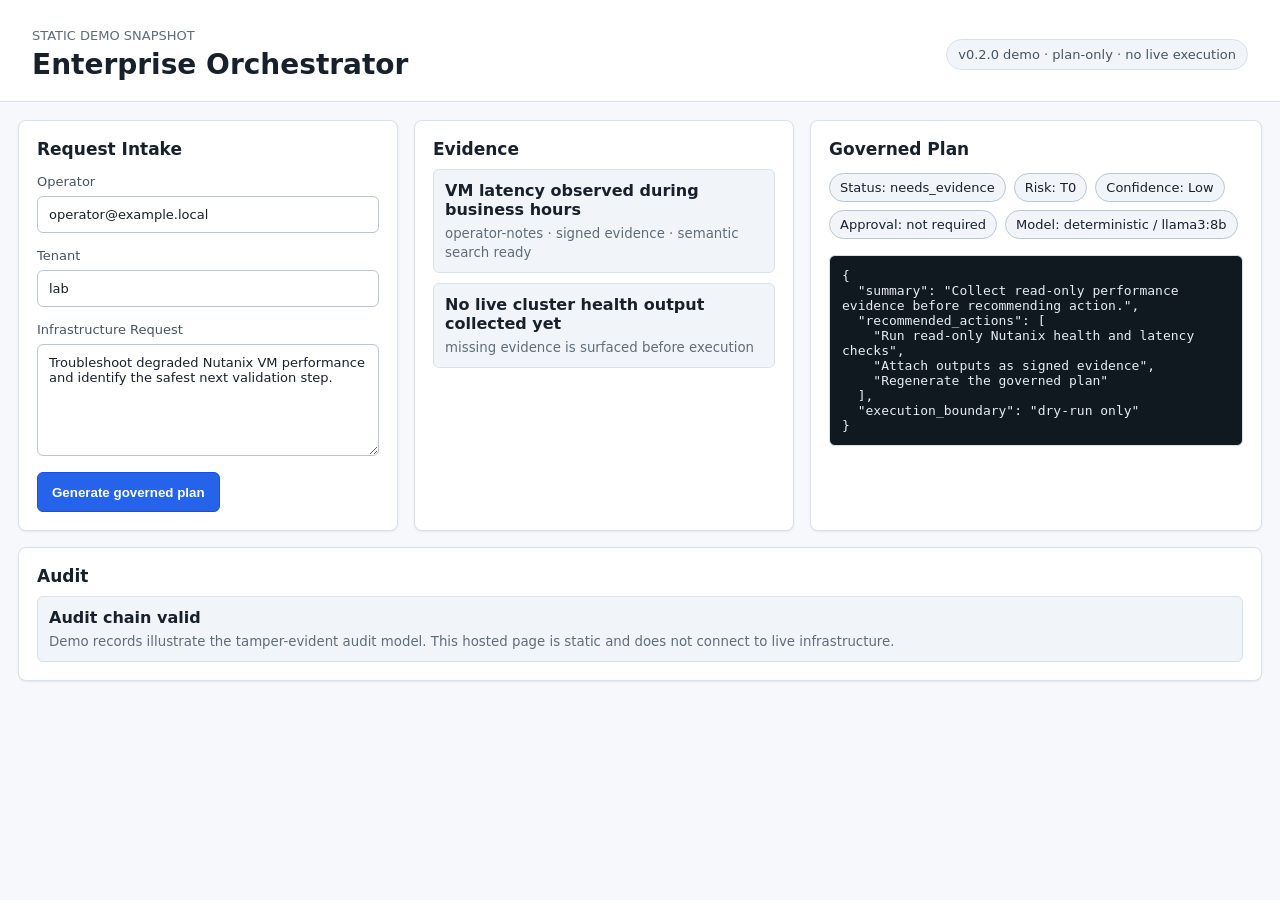
==== docs/demo/index.html @ fb207d03 "Implement phase 10-15 maturity increment" ====
<!doctype html>
<html lang="en">
  <head>
    <meta charset="utf-8" />
    <meta name="viewport" content="width=device-width, initial-scale=1" />
    <title>Enterprise Orchestrator Appliance Demo</title>
    <style>
      :root {
        color-scheme: light;
        font-family: Inter, ui-sans-serif, system-ui, -apple-system, BlinkMacSystemFont, "Segoe UI", sans-serif;
        background: #f6f8fb;
        color: #18212b;
      }

      * {
        box-sizing: border-box;
      }

      body {
        margin: 0;
        min-width: 320px;
        background: #f6f8fb;
      }

      header {
        display: flex;
        align-items: center;
        justify-content: space-between;
        gap: 24px;
        padding: 28px 32px 20px;
        border-bottom: 1px solid #d8e1ea;
        background: #ffffff;
      }

      .eyebrow {
        margin: 0 0 6px;
        color: #5e6d7a;
        font-size: 13px;
        text-transform: uppercase;
      }

      h1,
      h2 {
        margin: 0;
        letter-spacing: 0;
      }

      h1 {
        font-size: 28px;
        line-height: 1.15;
      }

      h2 {
        font-size: 17px;
      }

      .status {
        border: 1px solid #d8e1ea;
        border-radius: 999px;
        padding: 7px 11px;
        color: #465563;
        background: #f1f5f9;
        font-size: 13px;
      }

      .layout {
        display: grid;
        grid-template-columns: minmax(280px, 380px) minmax(280px, 380px) minmax(360px, 1fr);
        gap: 16px;
        padding: 18px;
      }

      .panel {
        min-width: 0;
        border: 1px solid #d8e1ea;
        border-radius: 8px;
        padding: 18px;
        background: #ffffff;
        box-shadow: 0 1px 2px rgb(24 33 43 / 8%);
      }

      .audit {
        grid-column: 1 / -1;
      }

      label {
        display: grid;
        gap: 7px;
        margin-top: 15px;
        color: #465563;
        font-size: 13px;
      }

      input,
      textarea {
        width: 100%;
        border: 1px solid #b9c7d4;
        border-radius: 6px;
        padding: 10px 11px;
        background: #ffffff;
        color: #18212b;
        font: inherit;
      }

      button {
        min-height: 40px;
        border: 1px solid #1d4ed8;
        border-radius: 6px;
        padding: 0 14px;
        margin-top: 16px;
        background: #2563eb;
        color: #ffffff;
        font-weight: 650;
      }

      .pillRow {
        display: flex;
        flex-wrap: wrap;
        gap: 8px;
        margin-top: 14px;
      }

      .pill {
        border: 1px solid #b9c7d4;
        border-radius: 999px;
        padding: 6px 10px;
        background: #f1f5f9;
        font-size: 13px;
      }

      .item {
        border: 1px solid #d8e1ea;
        border-radius: 6px;
        padding: 11px;
        margin-top: 10px;
        background: #f1f5f9;
      }

      .item strong {
        display: block;
        margin-bottom: 4px;
      }

      .item small {
        color: #5e6d7a;
      }

      pre {
        max-height: 420px;
        overflow: auto;
        margin: 16px 0 0;
        border: 1px solid #d8e1ea;
        border-radius: 6px;
        padding: 12px;
        background: #101820;
        color: #e5edf5;
        white-space: pre-wrap;
      }

      @media (max-width: 1100px) {
        .layout {
          grid-template-columns: 1fr 1fr;
        }

        .audit,
        .plan {
          grid-column: 1 / -1;
        }
      }

      @media (max-width: 720px) {
        header {
          align-items: flex-start;
          flex-direction: column;
          padding-left: 14px;
          padding-right: 14px;
        }

        .layout {
          grid-template-columns: 1fr;
          padding-left: 14px;
          padding-right: 14px;
        }
      }
    </style>
  </head>
  <body>
    <header>
      <div>
        <p class="eyebrow">Static demo snapshot</p>
        <h1>Enterprise Orchestrator</h1>
      </div>
      <div class="status">v0.2.0 demo · plan-only · no live execution</div>
    </header>

    <main class="layout">
      <section class="panel">
        <h2>Request Intake</h2>
        <label>
          Operator
          <input value="operator@example.local" readonly />
        </label>
        <label>
          Tenant
          <input value="lab" readonly />
        </label>
        <label>
          Infrastructure Request
          <textarea rows="6" readonly>Troubleshoot degraded Nutanix VM performance and identify the safest next validation step.</textarea>
        </label>
        <button type="button">Generate governed plan</button>
      </section>

      <section class="panel">
        <h2>Evidence</h2>
        <div class="item">
          <strong>VM latency observed during business hours</strong>
          <small>operator-notes · signed evidence · semantic search ready</small>
        </div>
        <div class="item">
          <strong>No live cluster health output collected yet</strong>
          <small>missing evidence is surfaced before execution</small>
        </div>
      </section>

      <section class="panel plan">
        <h2>Governed Plan</h2>
        <div class="pillRow">
          <span class="pill">Status: needs_evidence</span>
          <span class="pill">Risk: T0</span>
          <span class="pill">Confidence: Low</span>
          <span class="pill">Approval: not required</span>
          <span class="pill">Model: deterministic / llama3:8b</span>
        </div>
        <pre>{
  "summary": "Collect read-only performance evidence before recommending action.",
  "recommended_actions": [
    "Run read-only Nutanix health and latency checks",
    "Attach outputs as signed evidence",
    "Regenerate the governed plan"
  ],
  "execution_boundary": "dry-run only"
}</pre>
      </section>

      <section class="panel audit">
        <h2>Audit</h2>
        <div class="item">
          <strong>Audit chain valid</strong>
          <small>Demo records illustrate the tamper-evident audit model. This hosted page is static and does not connect to live infrastructure.</small>
        </div>
      </section>
    </main>
  </body>
</html>
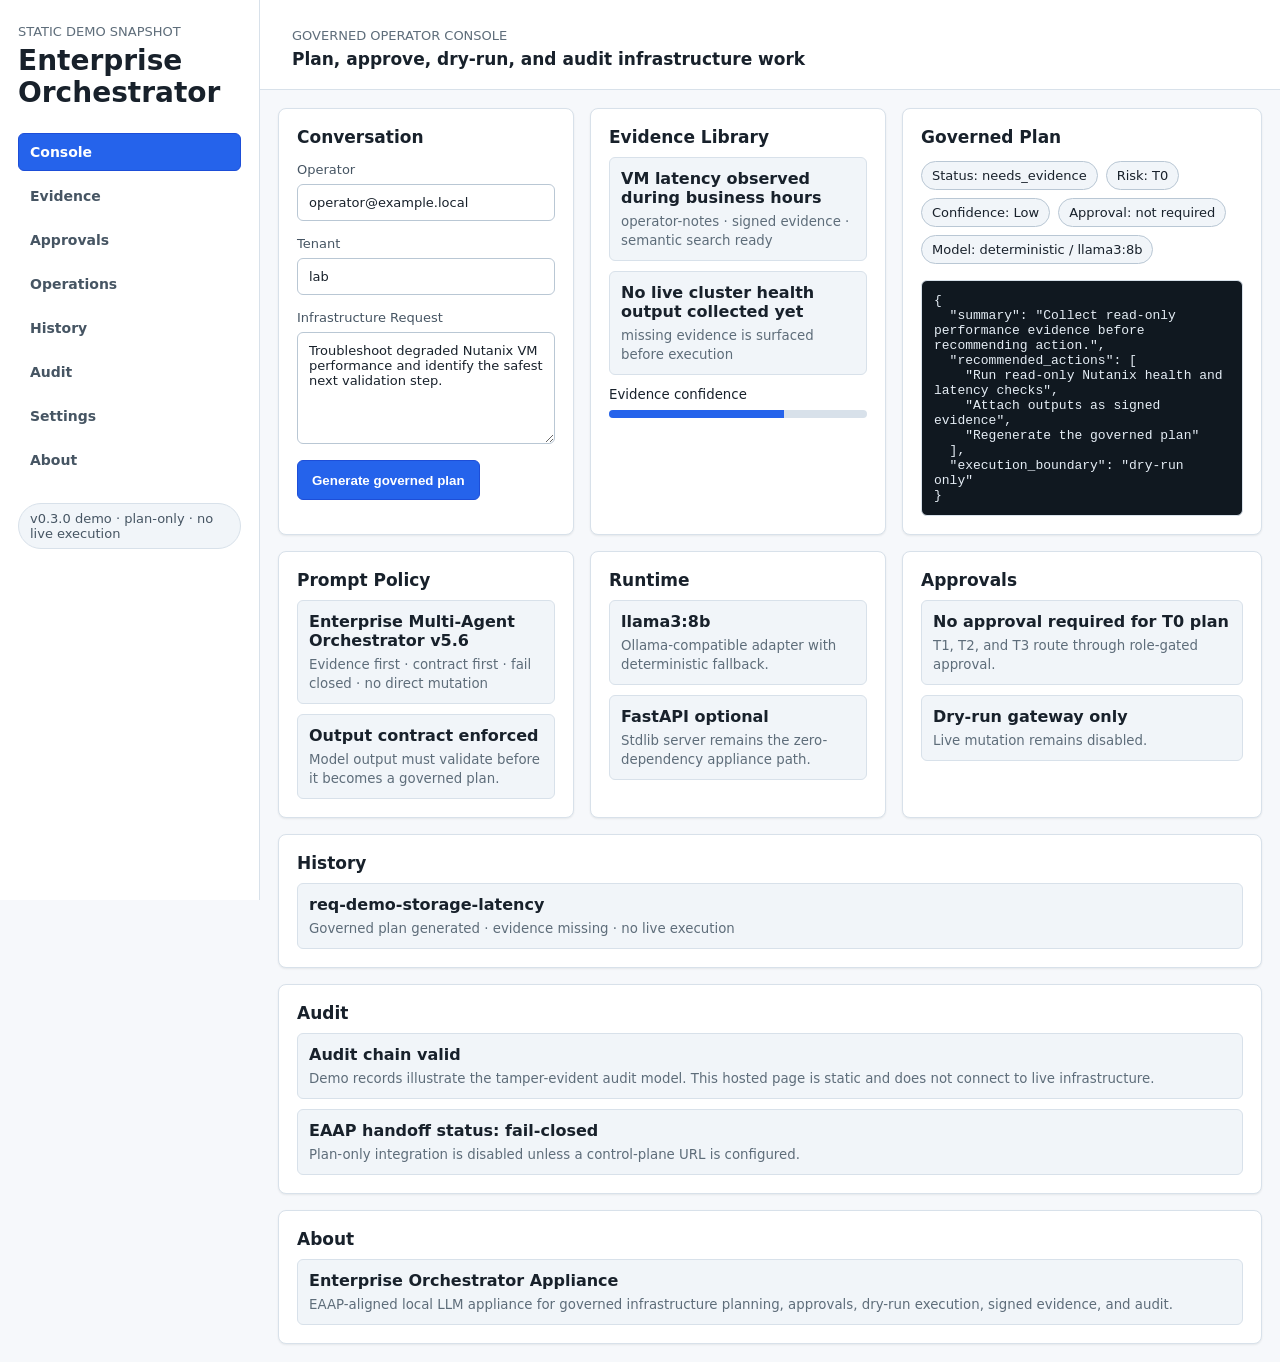
==== commit e707af1e: "Implement governed console maturity increment" ====
--- a/docs/demo/index.html
+++ b/docs/demo/index.html
@@ -63,6 +63,49 @@
         font-size: 13px;
       }
 
+      .appShell {
+        display: grid;
+        grid-template-columns: 260px minmax(0, 1fr);
+        min-height: 100vh;
+      }
+
+      .sidebar {
+        position: sticky;
+        top: 0;
+        display: flex;
+        flex-direction: column;
+        gap: 24px;
+        height: 100vh;
+        padding: 24px 18px;
+        border-right: 1px solid #d8e1ea;
+        background: #ffffff;
+      }
+
+      .sideNav {
+        display: grid;
+        gap: 6px;
+      }
+
+      .sideNav a {
+        border: 1px solid transparent;
+        border-radius: 6px;
+        padding: 10px 11px;
+        color: #465563;
+        font-size: 14px;
+        font-weight: 650;
+        text-decoration: none;
+      }
+
+      .sideNav a:first-child {
+        border-color: #1d4ed8;
+        background: #2563eb;
+        color: #ffffff;
+      }
+
+      .contentShell {
+        min-width: 0;
+      }
+
       .layout {
         display: grid;
         grid-template-columns: minmax(280px, 380px) minmax(280px, 380px) minmax(360px, 1fr);
@@ -79,6 +122,7 @@
         box-shadow: 0 1px 2px rgb(24 33 43 / 8%);
       }
 
+      .wide,
       .audit {
         grid-column: 1 / -1;
       }
@@ -143,6 +187,26 @@
 
       .item small {
         color: #5e6d7a;
+      }
+
+      .meter {
+        display: grid;
+        gap: 8px;
+        margin-top: 12px;
+      }
+
+      .bar {
+        height: 8px;
+        overflow: hidden;
+        border-radius: 999px;
+        background: #d8e1ea;
+      }
+
+      .bar span {
+        display: block;
+        width: 68%;
+        height: 100%;
+        background: #2563eb;
       }
 
       pre {
@@ -158,17 +222,37 @@
       }
 
       @media (max-width: 1100px) {
+        .appShell {
+          grid-template-columns: 220px minmax(0, 1fr);
+        }
+
         .layout {
           grid-template-columns: 1fr 1fr;
         }
 
         .audit,
+        .wide,
         .plan {
           grid-column: 1 / -1;
         }
       }
 
       @media (max-width: 720px) {
+        .appShell {
+          display: block;
+        }
+
+        .sidebar {
+          position: static;
+          height: auto;
+          border-right: 0;
+          border-bottom: 1px solid #d8e1ea;
+        }
+
+        .sideNav {
+          grid-template-columns: 1fr 1fr;
+        }
+
         header {
           align-items: flex-start;
           flex-direction: column;
@@ -185,17 +269,36 @@
     </style>
   </head>
   <body>
-    <header>
-      <div>
-        <p class="eyebrow">Static demo snapshot</p>
-        <h1>Enterprise Orchestrator</h1>
-      </div>
-      <div class="status">v0.2.0 demo · plan-only · no live execution</div>
-    </header>
-
-    <main class="layout">
-      <section class="panel">
-        <h2>Request Intake</h2>
+    <div class="appShell">
+      <aside class="sidebar" aria-label="Demo navigation">
+        <div>
+          <p class="eyebrow">Static demo snapshot</p>
+          <h1>Enterprise Orchestrator</h1>
+        </div>
+        <nav class="sideNav">
+          <a href="#console">Console</a>
+          <a href="#evidence">Evidence</a>
+          <a href="#approvals">Approvals</a>
+          <a href="#operations">Operations</a>
+          <a href="#history">History</a>
+          <a href="#audit">Audit</a>
+          <a href="#settings">Settings</a>
+          <a href="#about">About</a>
+        </nav>
+        <div class="status">v0.3.0 demo · plan-only · no live execution</div>
+      </aside>
+
+      <div class="contentShell">
+        <header>
+          <div>
+            <p class="eyebrow">Governed operator console</p>
+            <h2>Plan, approve, dry-run, and audit infrastructure work</h2>
+          </div>
+        </header>
+
+        <main class="layout">
+      <section class="panel" id="console">
+        <h2>Conversation</h2>
         <label>
           Operator
           <input value="operator@example.local" readonly />
@@ -211,8 +314,8 @@
         <button type="button">Generate governed plan</button>
       </section>
 
-      <section class="panel">
-        <h2>Evidence</h2>
+      <section class="panel" id="evidence">
+        <h2>Evidence Library</h2>
         <div class="item">
           <strong>VM latency observed during business hours</strong>
           <small>operator-notes · signed evidence · semantic search ready</small>
@@ -221,9 +324,13 @@
           <strong>No live cluster health output collected yet</strong>
           <small>missing evidence is surfaced before execution</small>
         </div>
-      </section>
-
-      <section class="panel plan">
+        <div class="meter">
+          <small>Evidence confidence</small>
+          <div class="bar"><span></span></div>
+        </div>
+      </section>
+
+      <section class="panel plan" id="operations">
         <h2>Governed Plan</h2>
         <div class="pillRow">
           <span class="pill">Status: needs_evidence</span>
@@ -243,13 +350,70 @@
 }</pre>
       </section>
 
-      <section class="panel audit">
+      <section class="panel" id="settings">
+        <h2>Prompt Policy</h2>
+        <div class="item">
+          <strong>Enterprise Multi-Agent Orchestrator v5.6</strong>
+          <small>Evidence first · contract first · fail closed · no direct mutation</small>
+        </div>
+        <div class="item">
+          <strong>Output contract enforced</strong>
+          <small>Model output must validate before it becomes a governed plan.</small>
+        </div>
+      </section>
+
+      <section class="panel">
+        <h2>Runtime</h2>
+        <div class="item">
+          <strong>llama3:8b</strong>
+          <small>Ollama-compatible adapter with deterministic fallback.</small>
+        </div>
+        <div class="item">
+          <strong>FastAPI optional</strong>
+          <small>Stdlib server remains the zero-dependency appliance path.</small>
+        </div>
+      </section>
+
+      <section class="panel" id="approvals">
+        <h2>Approvals</h2>
+        <div class="item">
+          <strong>No approval required for T0 plan</strong>
+          <small>T1, T2, and T3 route through role-gated approval.</small>
+        </div>
+        <div class="item">
+          <strong>Dry-run gateway only</strong>
+          <small>Live mutation remains disabled.</small>
+        </div>
+      </section>
+
+      <section class="panel wide" id="history">
+        <h2>History</h2>
+        <div class="item">
+          <strong>req-demo-storage-latency</strong>
+          <small>Governed plan generated · evidence missing · no live execution</small>
+        </div>
+      </section>
+
+      <section class="panel audit" id="audit">
         <h2>Audit</h2>
         <div class="item">
           <strong>Audit chain valid</strong>
           <small>Demo records illustrate the tamper-evident audit model. This hosted page is static and does not connect to live infrastructure.</small>
         </div>
-      </section>
-    </main>
+        <div class="item">
+          <strong>EAAP handoff status: fail-closed</strong>
+          <small>Plan-only integration is disabled unless a control-plane URL is configured.</small>
+        </div>
+      </section>
+      <section class="panel wide" id="about">
+        <h2>About</h2>
+        <div class="item">
+          <strong>Enterprise Orchestrator Appliance</strong>
+          <small>EAAP-aligned local LLM appliance for governed infrastructure planning, approvals, dry-run execution, signed evidence, and audit.</small>
+        </div>
+      </section>
+        </main>
+      </div>
+    </div>
   </body>
 </html>
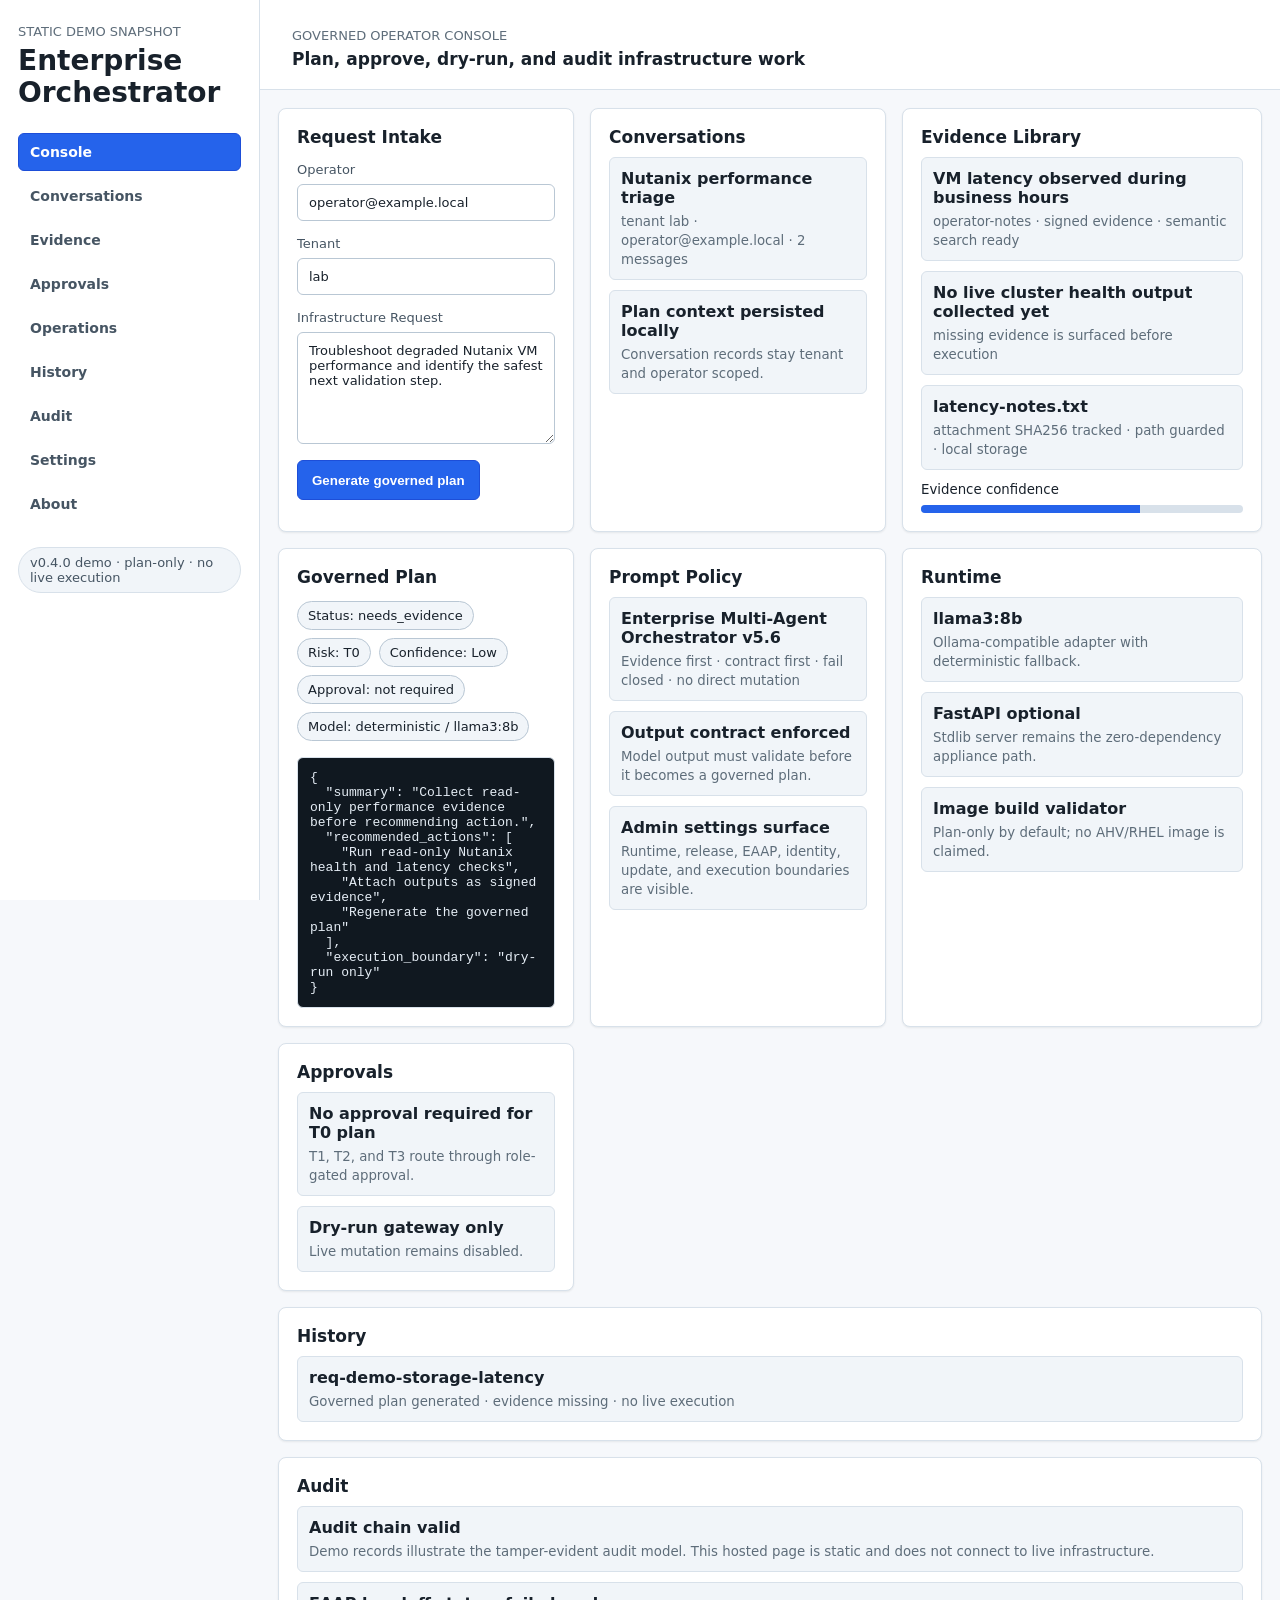
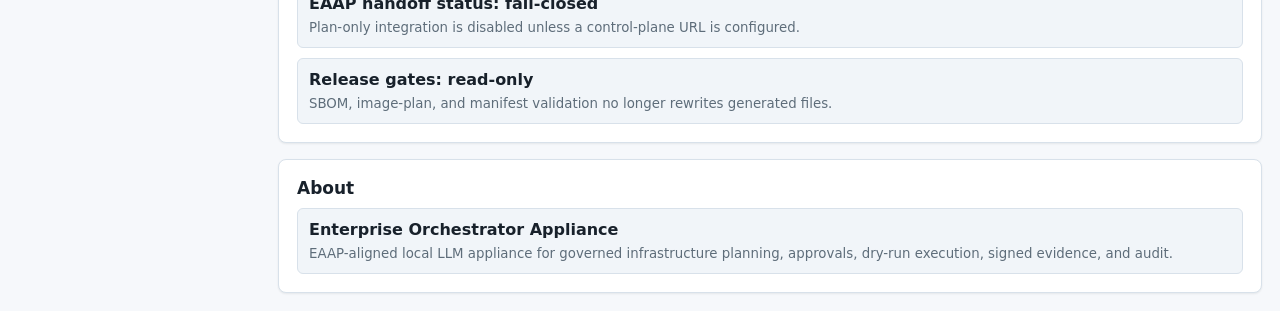
==== commit 43a05c41: "Implement phases 22-28 appliance maturity" ====
--- a/docs/demo/index.html
+++ b/docs/demo/index.html
@@ -277,6 +277,7 @@
         </div>
         <nav class="sideNav">
           <a href="#console">Console</a>
+          <a href="#conversations">Conversations</a>
           <a href="#evidence">Evidence</a>
           <a href="#approvals">Approvals</a>
           <a href="#operations">Operations</a>
@@ -285,7 +286,7 @@
           <a href="#settings">Settings</a>
           <a href="#about">About</a>
         </nav>
-        <div class="status">v0.3.0 demo · plan-only · no live execution</div>
+        <div class="status">v0.4.0 demo · plan-only · no live execution</div>
       </aside>
 
       <div class="contentShell">
@@ -298,7 +299,7 @@
 
         <main class="layout">
       <section class="panel" id="console">
-        <h2>Conversation</h2>
+        <h2>Request Intake</h2>
         <label>
           Operator
           <input value="operator@example.local" readonly />
@@ -314,6 +315,18 @@
         <button type="button">Generate governed plan</button>
       </section>
 
+      <section class="panel" id="conversations">
+        <h2>Conversations</h2>
+        <div class="item">
+          <strong>Nutanix performance triage</strong>
+          <small>tenant lab · operator@example.local · 2 messages</small>
+        </div>
+        <div class="item">
+          <strong>Plan context persisted locally</strong>
+          <small>Conversation records stay tenant and operator scoped.</small>
+        </div>
+      </section>
+
       <section class="panel" id="evidence">
         <h2>Evidence Library</h2>
         <div class="item">
@@ -323,6 +336,10 @@
         <div class="item">
           <strong>No live cluster health output collected yet</strong>
           <small>missing evidence is surfaced before execution</small>
+        </div>
+        <div class="item">
+          <strong>latency-notes.txt</strong>
+          <small>attachment SHA256 tracked · path guarded · local storage</small>
         </div>
         <div class="meter">
           <small>Evidence confidence</small>
@@ -360,6 +377,10 @@
           <strong>Output contract enforced</strong>
           <small>Model output must validate before it becomes a governed plan.</small>
         </div>
+        <div class="item">
+          <strong>Admin settings surface</strong>
+          <small>Runtime, release, EAAP, identity, update, and execution boundaries are visible.</small>
+        </div>
       </section>
 
       <section class="panel">
@@ -372,6 +393,10 @@
           <strong>FastAPI optional</strong>
           <small>Stdlib server remains the zero-dependency appliance path.</small>
         </div>
+        <div class="item">
+          <strong>Image build validator</strong>
+          <small>Plan-only by default; no AHV/RHEL image is claimed.</small>
+        </div>
       </section>
 
       <section class="panel" id="approvals">
@@ -403,6 +428,10 @@
         <div class="item">
           <strong>EAAP handoff status: fail-closed</strong>
           <small>Plan-only integration is disabled unless a control-plane URL is configured.</small>
+        </div>
+        <div class="item">
+          <strong>Release gates: read-only</strong>
+          <small>SBOM, image-plan, and manifest validation no longer rewrites generated files.</small>
         </div>
       </section>
       <section class="panel wide" id="about">
